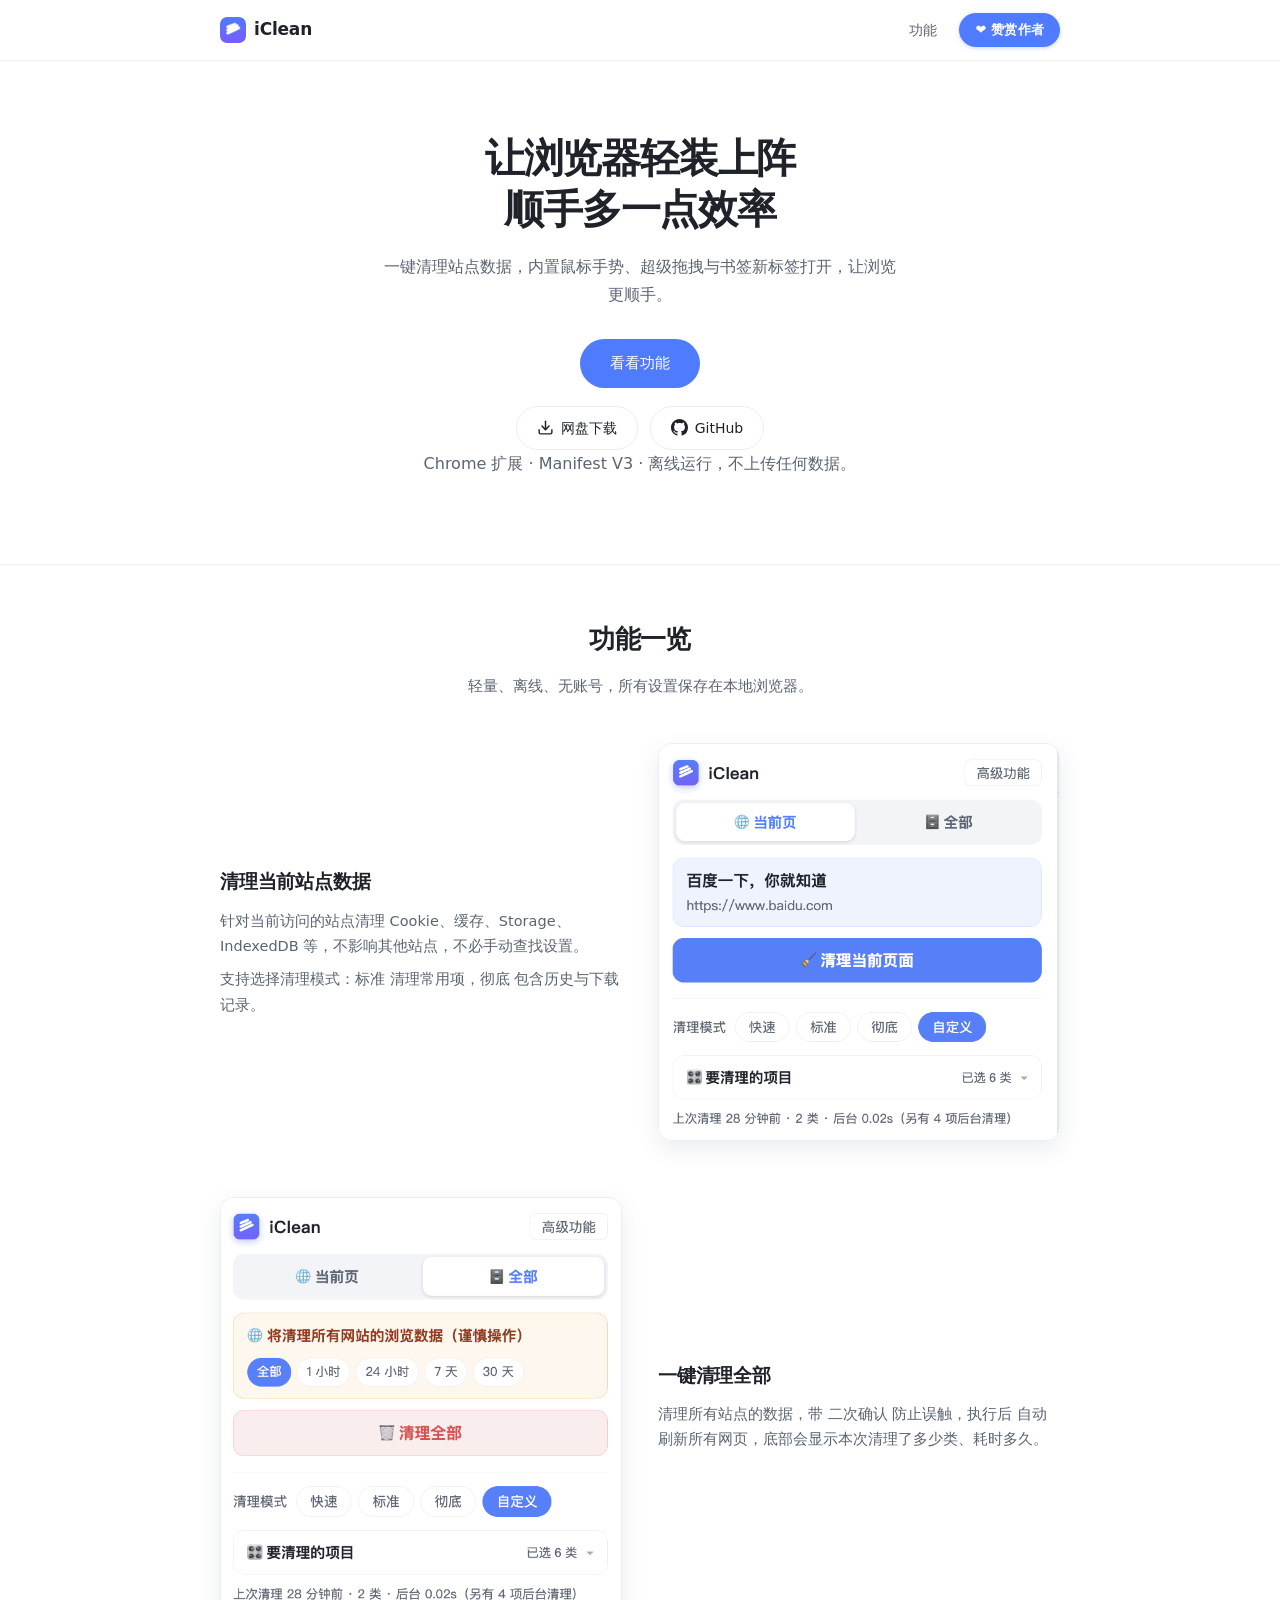
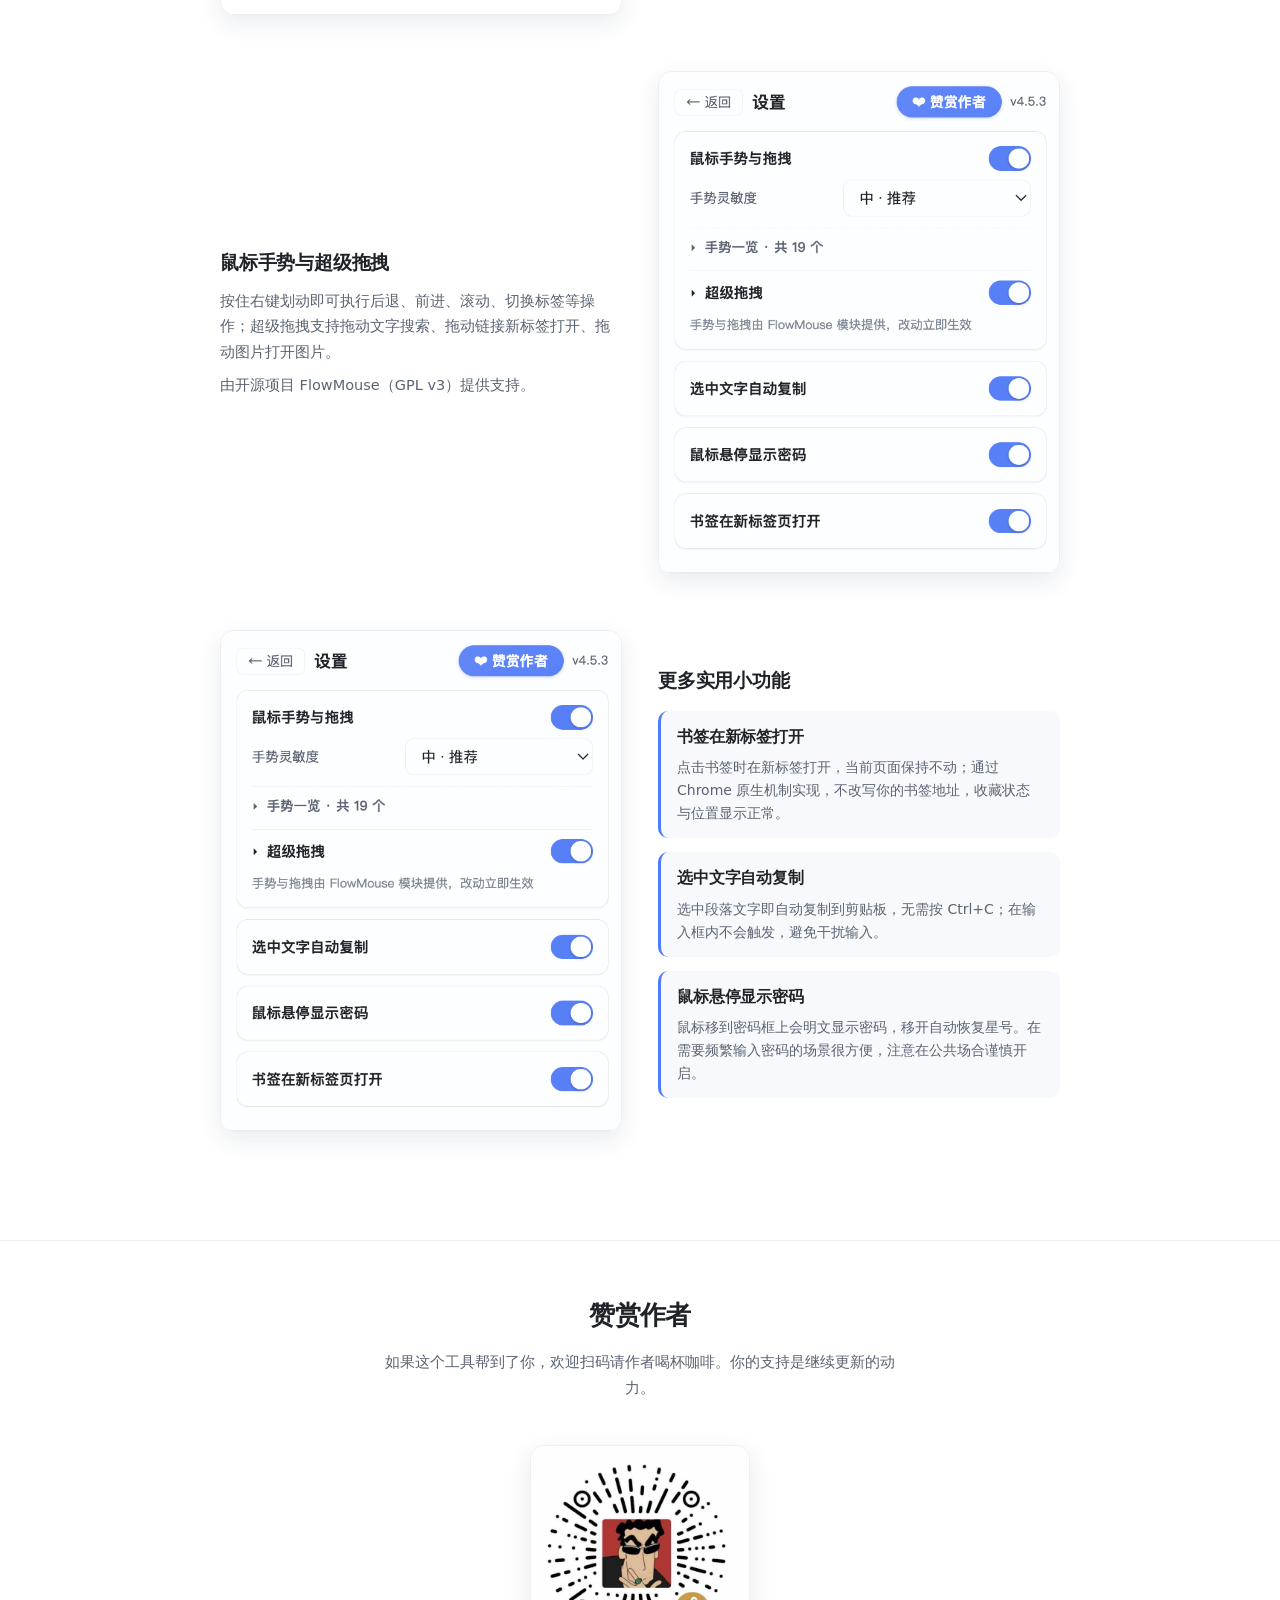
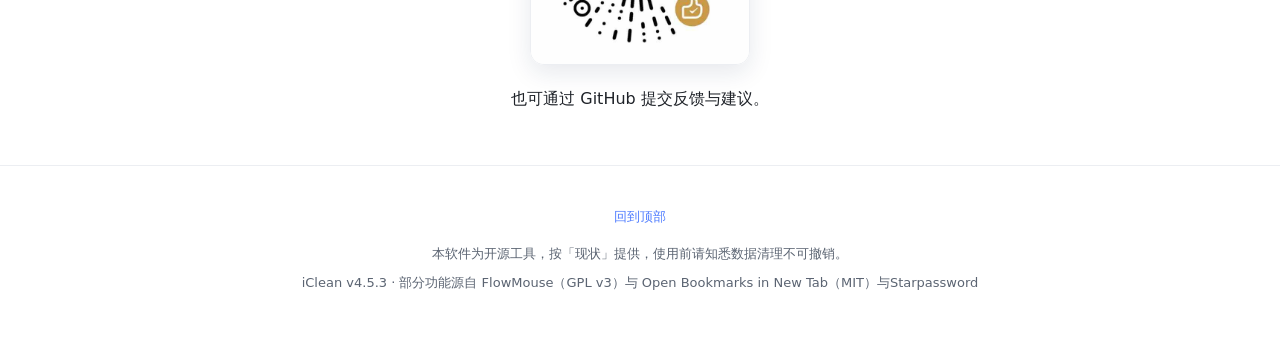
==== docs/index.html @ 567c4ed9 "Add files via upload" ====
<!DOCTYPE html>
<html lang="zh-CN">
<head>
<meta charset="UTF-8">
<meta name="viewport" content="width=device-width, initial-scale=1">
<title>iClean · 浏览器数据清理与效率工具</title>
<style>
  :root {
    --primary: #4f7cff;
    --text: #1f2329;
    --text-2: #5b6472;
    --line: #eceef2;
    --radius: 14px;
  }

  * { margin: 0; padding: 0; box-sizing: border-box; }

  body {
    font-family: -apple-system, BlinkMacSystemFont, "SF Pro SC", "SF Pro Display",
                 "PingFang SC", "Helvetica Neue", "Hiragino Sans GB",
                 "Microsoft YaHei", system-ui, sans-serif;
    color: var(--text);
    background: #ffffff;
    line-height: 1.75;
    font-feature-settings: "kern" 1, "liga" 1;
    -webkit-font-smoothing: antialiased;
    -moz-osx-font-smoothing: grayscale;
    text-rendering: optimizeLegibility;
  }

  a { color: var(--primary); text-decoration: none; }
  .container { max-width: 880px; margin: 0 auto; padding: 0 20px; }

  /* ── 导航 ─────────────────────────────────────────────────────────── */
  .nav {
    position: sticky;
    top: 0;
    background: rgba(255,255,255,.92);
    backdrop-filter: blur(8px);
    border-bottom: 1px solid var(--line);
    z-index: 50;
  }
  .nav-inner { display: flex; align-items: center; justify-content: space-between; height: 60px; }
  .brand img { width: 26px; height: 26px; border-radius: 7px; display: block; }
  .brand { display: flex; align-items: center; gap: 8px; font-size: 17px; font-weight: 600; letter-spacing: -.2px; }
  .nav-links { display: flex; align-items: center; gap: 22px; font-size: 14px; }
  .nav-links a { color: var(--text-2); }
  .nav-links a:hover { color: var(--primary); }
  /* 选择器要压过 .nav-links a 的灰色，否则按钮文字会变灰 */
  .nav-links .nav-donate {
    display: inline-flex;
    align-items: center;
    padding: 6px 16px;
    font-size: 13px;
    font-weight: 600;
    letter-spacing: .2px;
    color: #ffffff;
    background: var(--primary);
    border-radius: 999px;
    box-shadow: 0 1px 4px rgba(79, 124, 255, .3);
  }
  .nav-links .nav-donate:hover { background: #3b62e8; color: #ffffff; }

  /* ── Hero ──────────────────────────────────────────────────────────── */
  .hero { padding: 72px 0 56px; text-align: center; }
  .hero h1 { font-size: 40px; font-weight: 700; letter-spacing: -.03em; line-height: 1.28; margin-bottom: 18px; }
  .hero p { max-width: 520px; margin: 0 auto 30px; font-size: 16px; color: var(--text-2); }
  .btn-primary {
    display: inline-block;
    padding: 11px 30px;
    font-size: 15px;
    font-weight: 500;
    color: #fff;
    background: var(--primary);
    border-radius: 999px;
  }
  .btn-primary:hover { background: #3b62e8; }
  /* 下载按钮组 */
  .download-row {
    display: flex;
    justify-content: center;
    gap: 12px;
    margin-top: 18px;
    flex-wrap: wrap;
  }
  .btn-download {
    display: inline-flex;
    align-items: center;
    gap: 7px;
    padding: 9px 20px;
    font-size: 14px;
    font-weight: 500;
    color: var(--text);
    background: #ffffff;
    border: 1px solid var(--line);
    border-radius: 999px;
    transition: color .15s ease, border-color .15s ease, background .15s ease;
  }
  .btn-download:hover {
    color: var(--primary);
    border-color: var(--primary);
    background: #f7f9fc;
  }
  .btn-download .ico { width: 17px; height: 17px; flex: none; }

  .hero-note {
    margin: 22px auto 0;
    max-width: 460px;
    font-size: 13px;
    color: var(--text-2);
  }

  /* ── 功能 ──────────────────────────────────────────────────────────── */
  .section { padding: 52px 0; border-top: 1px solid var(--line); }
  .section-title { font-size: 26px; font-weight: 600; letter-spacing: -.02em; text-align: center; }
  .section-sub {
    margin: 10px auto 44px;
    max-width: 520px;
    text-align: center;
    font-size: 15px;
    color: var(--text-2);
  }
  /* 交替左右布局 */
  .feature {
    display: grid;
    grid-template-columns: 1fr 1fr;
    gap: 36px;
    align-items: center;
    margin-bottom: 56px;
  }
  .feature.reverse .feature-text { order: 2; }
  .feature.reverse .feature-img { order: 1; }
  .feature-text h3 { font-size: 19px; font-weight: 600; letter-spacing: -.01em; margin-bottom: 10px; }
  .feature-text p { font-size: 14.5px; color: var(--text-2); }
  .feature-note {
    margin-top: 8px;
    font-size: 13px;
  }

  /* 小功能卡片：浅底 + 左侧色条，标题更醒目、彼此间隔更舒服 */
  .mini-list {
    display: flex;
    flex-direction: column;
    gap: 14px;
    margin-top: 14px;
  }
  .mini-item {
    padding: 13px 16px;
    background: #f7f9fc;
    border-radius: 10px;
    border-left: 3px solid var(--primary);
  }
  .mini-item h4 {
    font-size: 15.5px;
    font-weight: 600;
    letter-spacing: -.01em;
    color: var(--text);
    margin-bottom: 5px;
  }
  .mini-item p {
    font-size: 14px;
    color: var(--text-2);
    line-height: 1.65;
  }
  .feature-img { display: flex; justify-content: center; }
  .feature-img img {
    max-width: 100%;
    border-radius: var(--radius);
    border: 1px solid var(--line);
    box-shadow: 0 8px 24px rgba(24,39,75,.09);
  }

  /* ── 赞赏 ──────────────────────────────────────────────────────────── */
  .donate { text-align: center; }
  .donate-img {
    width: 220px;
    max-width: 82%;
    border-radius: var(--radius);
    border: 1px solid var(--line);
    box-shadow: 0 8px 24px rgba(24,39,75,.1);
    margin: 8px auto 20px;
    display: block;
  }

  /* ── 页脚 ──────────────────────────────────────────────────────────── */
  .footer {
    padding: 40px 0 52px;
    border-top: 1px solid var(--line);
    text-align: center;
    font-size: 13px;
    color: var(--text-2);
  }
  .footer-links {
    display: flex;
    justify-content: center;
    gap: 20px;
    margin-bottom: 14px;
  }

  /* ── 移动端（375px 适配）───────────────────────────────────────────── */
  @media (max-width: 720px) {
    .hero { padding: 50px 0 40px; }
    .hero h1 { font-size: 30px; }
    .feature {
      grid-template-columns: 1fr;
      gap: 20px;
      margin-bottom: 44px;
    }
    .feature.reverse .feature-text { order: 0; }
    .feature.reverse .feature-img { order: 0; }
    .nav-links { gap: 14px; }
    .hide-sm { display: none; }
  }
</style>
</head>
<body>

<nav class="nav">
  <div class="container nav-inner">
    <div class="brand">
      <img src="icon.png" alt="iClean 图标">
      <span>iClean</span>
    </div>
    <div class="nav-links">
      <a href="#features" class="hide-sm">功能</a>
      <a href="#donate" class="nav-donate">&#10084; 赞赏作者</a>
    </div>
  </div>
</nav>

<header class="hero" id="top">
  <div class="container">
    <h1>让浏览器轻装上阵<br>顺手多一点效率</h1>
    <p>一键清理站点数据，内置鼠标手势、超级拖拽与书签新标签打开，让浏览更顺手。</p>
    <a class="btn-primary" href="#features">看看功能</a>

    <div class="download-row">
      <!-- ↓↓↓ 把下面两个 href="#" 换成你自己的链接 ↓↓↓ -->
      <a class="btn-download" href="#" target="_blank" rel="noopener">
        <svg class="ico" viewBox="0 0 24 24" fill="none" stroke="currentColor" stroke-width="2"
             stroke-linecap="round" stroke-linejoin="round" aria-hidden="true">
          <path d="M21 15v4a2 2 0 0 1-2 2H5a2 2 0 0 1-2-2v-4"/>
          <polyline points="7 10 12 15 17 10"/>
          <line x1="12" y1="15" x2="12" y2="3"/>
        </svg>
        网盘下载
      </a>
      <a class="btn-download" href="#" target="_blank" rel="noopener">
        <svg class="ico" viewBox="0 0 24 24" fill="currentColor" aria-hidden="true">
          <path d="M12 0C5.37 0 0 5.37 0 12c0 5.31 3.435 9.795 8.205 11.385.6.105.825-.255.825-.57 0-.285-.015-1.23-.015-2.235-3.015.555-3.795-.735-4.035-1.41-.135-.345-.72-1.41-1.23-1.695-.42-.225-1.02-.78-.015-.795.945-.015 1.62.87 1.845 1.23 1.08 1.815 2.805 1.305 3.495.99.105-.78.42-1.305.765-1.605-2.67-.3-5.46-1.335-5.46-5.925 0-1.305.465-2.385 1.23-3.225-.12-.3-.54-1.53.12-3.18 0 0 1.005-.315 3.3 1.23.96-.27 1.98-.405 3-.405s2.04.135 3 .405c2.295-1.56 3.3-1.23 3.3-1.23.66 1.65.24 2.88.12 3.18.765.84 1.23 1.905 1.23 3.225 0 4.605-2.805 5.625-5.475 5.925.435.375.81 1.095.81 2.22 0 1.605-.015 2.895-.015 3.3 0 .315.225.69.825.57A12.02 12.02 0 0 0 24 12c0-6.63-5.37-12-12-12z"/>
        </svg>
        GitHub
      </a>
    </div>

    <p class="hero-note">Chrome 扩展 &middot; Manifest V3 &middot; 离线运行，不上传任何数据。</p>
  </div>
</header>

<section class="section" id="features">
  <div class="container">
    <h2 class="section-title">功能一览</h2>
    <p class="section-sub">轻量、离线、无账号，所有设置保存在本地浏览器。</p>

    <div class="feature">
      <div class="feature-text">
        <h3>清理当前站点数据</h3>
        <p>针对当前访问的站点清理 Cookie、缓存、Storage、IndexedDB 等，不影响其他站点，不必手动查找设置。</p>
        <p class="feature-note">支持选择清理模式：标准 清理常用项，彻底 包含历史与下载记录。</p>
      </div>
      <div class="feature-img">
        <img src="screenshots/user-shot-site.png" alt="清理当前站点界面" loading="lazy">
      </div>
    </div>

    <div class="feature reverse">
      <div class="feature-text">
        <h3>一键清理全部</h3>
        <p>清理所有站点的数据，带 二次确认 防止误触，执行后 自动刷新所有网页，底部会显示本次清理了多少类、耗时多久。</p>
      </div>
      <div class="feature-img">
        <img src="screenshots/user-shot-all.png" alt="清理全部界面" loading="lazy">
      </div>
    </div>

    <div class="feature">
      <div class="feature-text">
        <h3>鼠标手势与超级拖拽</h3>
        <p>按住右键划动即可执行后退、前进、滚动、切换标签等操作；超级拖拽支持拖动文字搜索、拖动链接新标签打开、拖动图片打开图片。</p>
        <p class="feature-note">由开源项目 FlowMouse（GPL v3）提供支持。</p>
      </div>
      <div class="feature-img">
        <img src="screenshots/user-shot-settings.png" alt="手势与拖拽设置界面截图" loading="lazy">
      </div>
    </div>

    <div class="feature reverse">
      <div class="feature-text">
        <h3>更多实用小功能</h3>
        <div class="mini-list">
          <div class="mini-item">
            <h4>书签在新标签打开</h4>
            <p>点击书签时在新标签打开，当前页面保持不动；通过 Chrome 原生机制实现，不改写你的书签地址，收藏状态与位置显示正常。</p>
          </div>
          <div class="mini-item">
            <h4>选中文字自动复制</h4>
            <p>选中段落文字即自动复制到剪贴板，无需按 Ctrl+C；在输入框内不会触发，避免干扰输入。</p>
          </div>
          <div class="mini-item">
            <h4>鼠标悬停显示密码</h4>
            <p>鼠标移到密码框上会明文显示密码，移开自动恢复星号。在需要频繁输入密码的场景很方便，注意在公共场合谨慎开启。</p>
          </div>
        </div>
      </div>
      <div class="feature-img">
        <img src="screenshots/user-shot-settings.png" alt="高级功能页面" loading="lazy">
      </div>
    </div>

  </div>
</section>

<section class="section donate" id="donate">
  <div class="container">
    <h2 class="section-title">赞赏作者</h2>
    <p class="section-sub">如果这个工具帮到了你，欢迎扫码请作者喝杯咖啡。你的支持是继续更新的动力。</p>
    <img class="donate-img" src="zsm.jpg" alt="赞赏码">
    <p>也可通过 GitHub 提交反馈与建议。</p>
  </div>
</section>

<footer class="footer">
  <div class="container">
    <div class="footer-links">
      <a href="#top">回到顶部</a>
    </div>
    <p>本软件为开源工具，按「现状」提供，使用前请知悉数据清理不可撤销。</p>
    <p style="margin-top:6px">iClean v4.5.3 &middot; 部分功能源自 FlowMouse（GPL v3）与 Open Bookmarks in New Tab（MIT）与Starpassword</p>
  </div>
</footer>

</body>
</html>
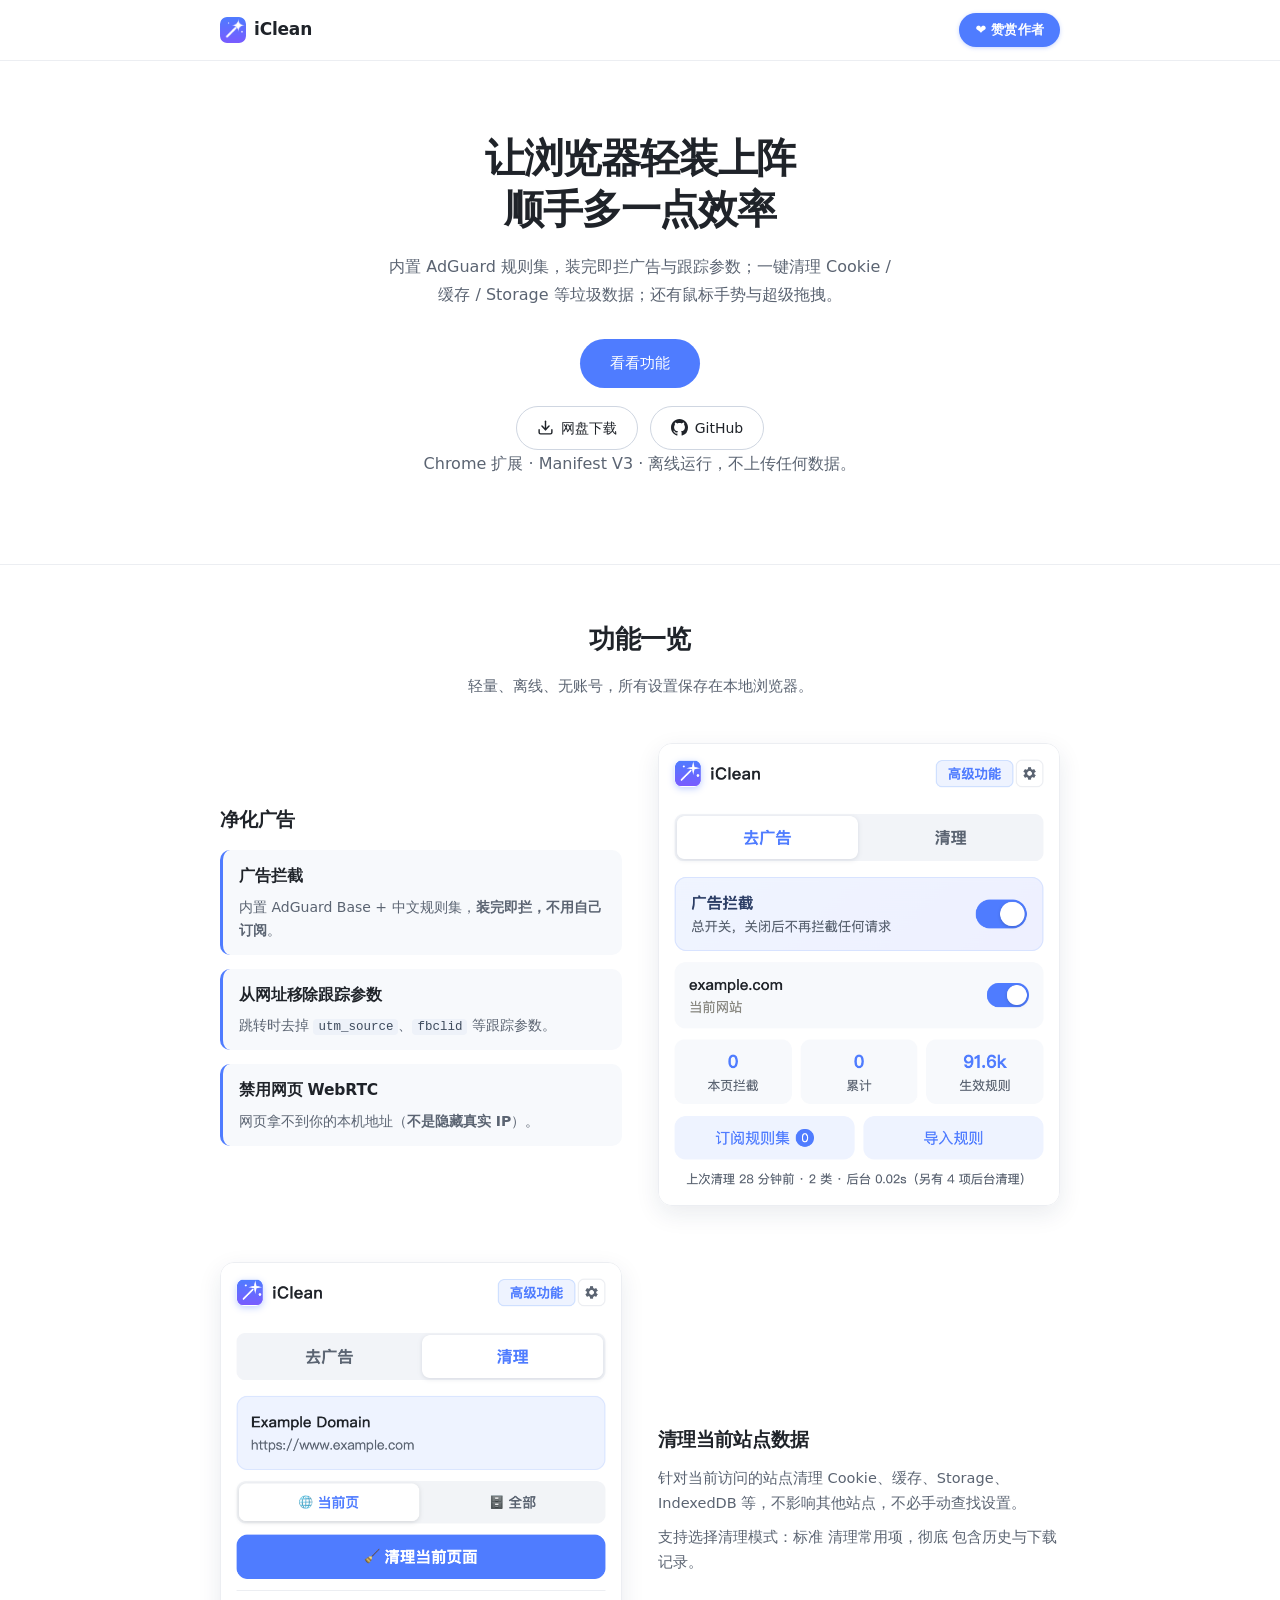
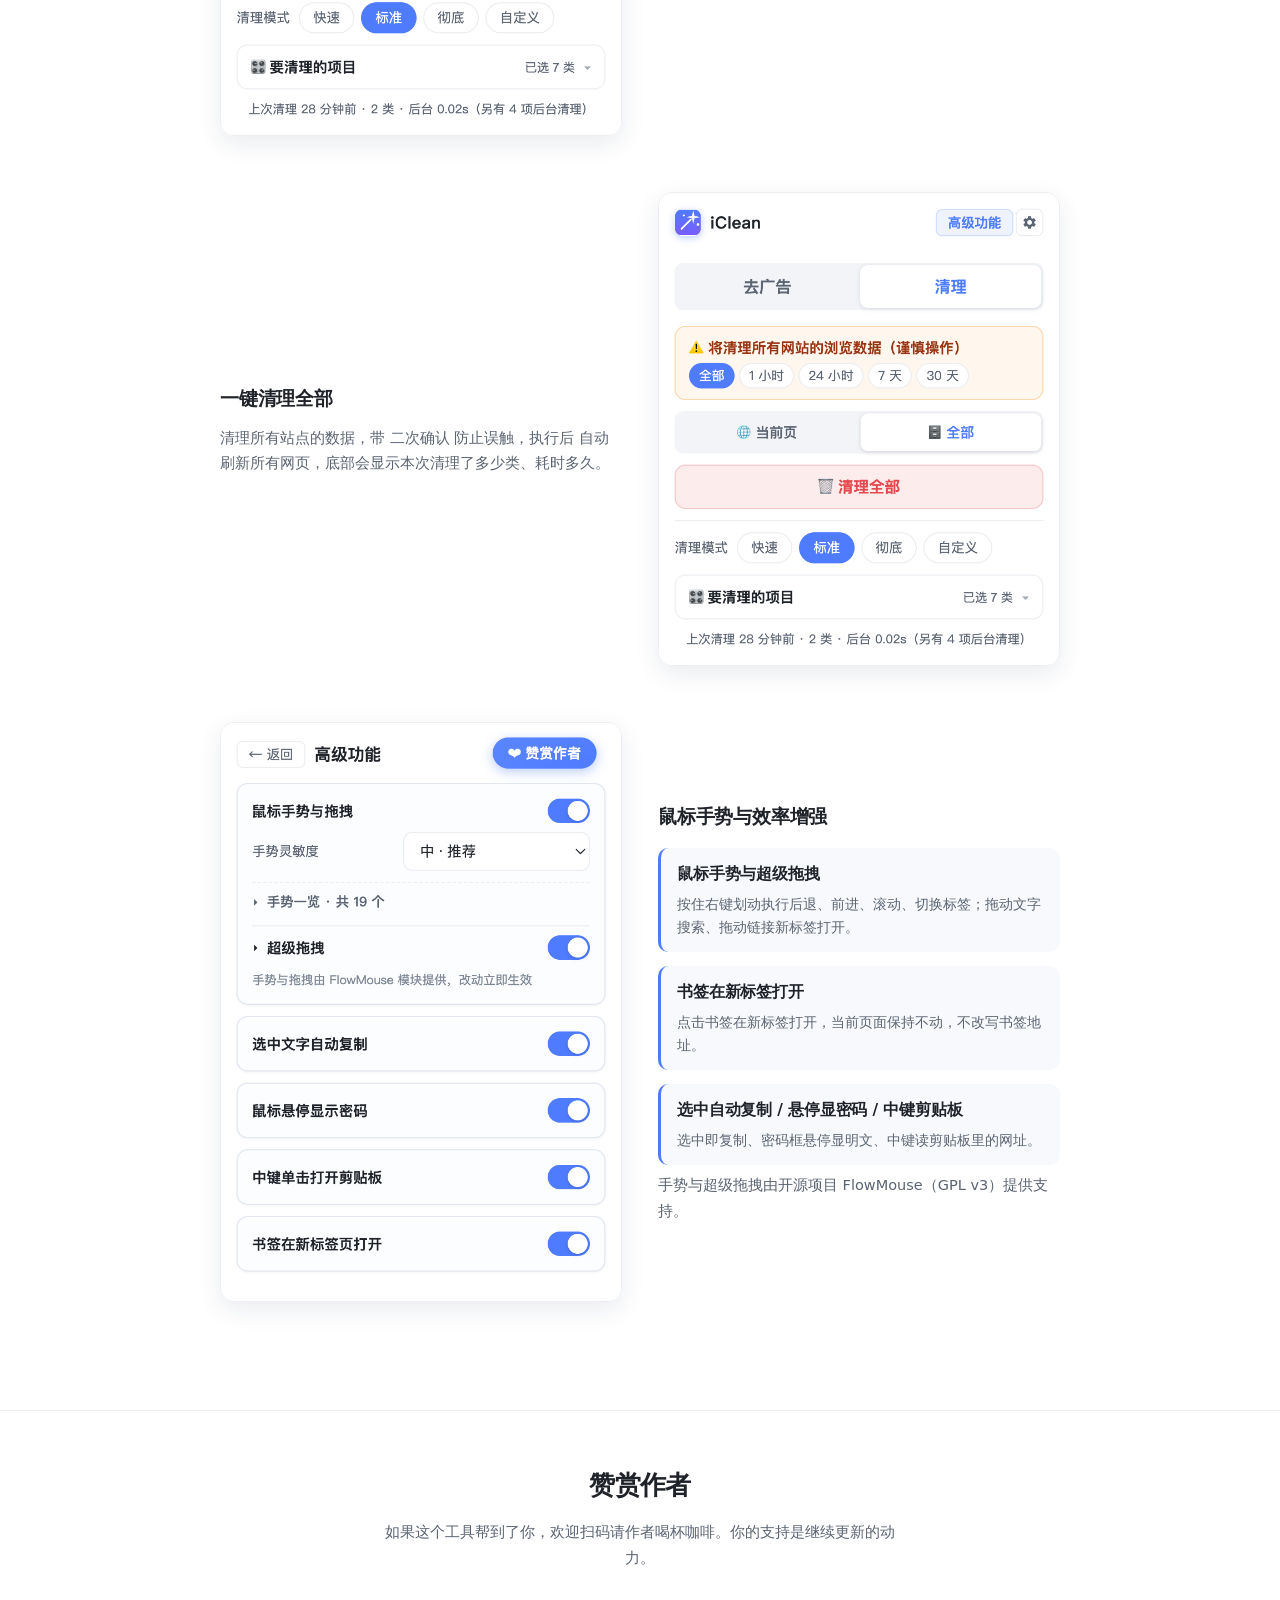
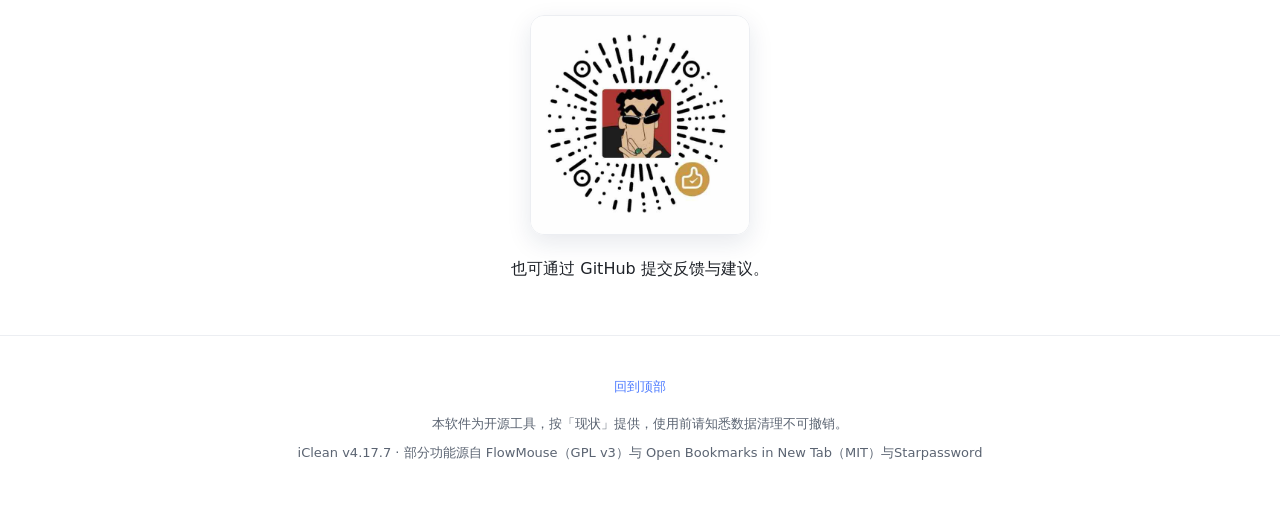
==== commit 32a24b27: "Add files via upload" ====
--- a/docs/index.html
+++ b/docs/index.html
@@ -3,7 +3,7 @@
 <head>
 <meta charset="UTF-8">
 <meta name="viewport" content="width=device-width, initial-scale=1">
-<title>iClean · 浏览器数据清理与效率工具</title>
+<title>iClean · 净化广告 · 垃圾清理 · 鼠标手势（Chrome 扩展）</title>
 <style>
   :root {
     --primary: #4f7cff;
@@ -92,7 +92,8 @@
     font-weight: 500;
     color: var(--text);
     background: #ffffff;
-    border: 1px solid var(--line);
+    /* 边框比全局的 --line(#eceef2) 深一档：白色药丸形按钮配这么浅的边几乎看不出轮廓 */
+    border: 1px solid #cfd6e1;
     border-radius: 999px;
     transition: color .15s ease, border-color .15s ease, background .15s ease;
   }
@@ -161,6 +162,11 @@
     font-size: 14px;
     color: var(--text-2);
     line-height: 1.65;
+  }
+  /* 行内代码（utm_source 这类参数名） */
+  .feature-text code {
+    font-family: ui-monospace, Menlo, Consolas, monospace; font-size: 12.5px;
+    background: #eef2f9; color: #3d4a5c; padding: 1px 5px; border-radius: 4px;
   }
   .feature-img { display: flex; justify-content: center; }
   .feature-img img {
@@ -209,7 +215,6 @@
     .feature.reverse .feature-text { order: 0; }
     .feature.reverse .feature-img { order: 0; }
     .nav-links { gap: 14px; }
-    .hide-sm { display: none; }
   }
 </style>
 </head>
@@ -222,7 +227,6 @@
       <span>iClean</span>
     </div>
     <div class="nav-links">
-      <a href="#features" class="hide-sm">功能</a>
       <a href="#donate" class="nav-donate">&#10084; 赞赏作者</a>
     </div>
   </div>
@@ -231,12 +235,12 @@
 <header class="hero" id="top">
   <div class="container">
     <h1>让浏览器轻装上阵<br>顺手多一点效率</h1>
-    <p>一键清理站点数据，内置鼠标手势、超级拖拽与书签新标签打开，让浏览更顺手。</p>
+    <p>内置 AdGuard 规则集，装完即拦广告与跟踪参数；一键清理 Cookie / 缓存 / Storage 等垃圾数据；还有鼠标手势与超级拖拽。</p>
     <a class="btn-primary" href="#features">看看功能</a>
 
     <div class="download-row">
       <!-- ↓↓↓ 把下面两个 href="#" 换成你自己的链接 ↓↓↓ -->
-      <a class="btn-download" href="#" target="_blank" rel="noopener">
+      <a class="btn-download" href="https://ourl.cn/HB3ZJD" target="_blank" rel="noopener">
         <svg class="ico" viewBox="0 0 24 24" fill="none" stroke="currentColor" stroke-width="2"
              stroke-linecap="round" stroke-linejoin="round" aria-hidden="true">
           <path d="M21 15v4a2 2 0 0 1-2 2H5a2 2 0 0 1-2-2v-4"/>
@@ -245,7 +249,7 @@
         </svg>
         网盘下载
       </a>
-      <a class="btn-download" href="#" target="_blank" rel="noopener">
+      <a class="btn-download" href="https://github.com/icowme/iClean" target="_blank" rel="noopener">
         <svg class="ico" viewBox="0 0 24 24" fill="currentColor" aria-hidden="true">
           <path d="M12 0C5.37 0 0 5.37 0 12c0 5.31 3.435 9.795 8.205 11.385.6.105.825-.255.825-.57 0-.285-.015-1.23-.015-2.235-3.015.555-3.795-.735-4.035-1.41-.135-.345-.72-1.41-1.23-1.695-.42-.225-1.02-.78-.015-.795.945-.015 1.62.87 1.845 1.23 1.08 1.815 2.805 1.305 3.495.99.105-.78.42-1.305.765-1.605-2.67-.3-5.46-1.335-5.46-5.925 0-1.305.465-2.385 1.23-3.225-.12-.3-.54-1.53.12-3.18 0 0 1.005-.315 3.3 1.23.96-.27 1.98-.405 3-.405s2.04.135 3 .405c2.295-1.56 3.3-1.23 3.3-1.23.66 1.65.24 2.88.12 3.18.765.84 1.23 1.905 1.23 3.225 0 4.605-2.805 5.625-5.475 5.925.435.375.81 1.095.81 2.22 0 1.605-.015 2.895-.015 3.3 0 .315.225.69.825.57A12.02 12.02 0 0 0 24 12c0-6.63-5.37-12-12-12z"/>
         </svg>
@@ -264,6 +268,29 @@
 
     <div class="feature">
       <div class="feature-text">
+        <h3>净化广告</h3>
+        <div class="mini-list">
+          <div class="mini-item">
+            <h4>广告拦截</h4>
+            <p>内置 AdGuard Base + 中文规则集，<strong>装完即拦，不用自己订阅</strong>。</p>
+          </div>
+          <div class="mini-item">
+            <h4>从网址移除跟踪参数</h4>
+            <p>跳转时去掉 <code>utm_source</code>、<code>fbclid</code> 等跟踪参数。</p>
+          </div>
+          <div class="mini-item">
+            <h4>禁用网页 WebRTC</h4>
+            <p>网页拿不到你的本机地址（<strong>不是隐藏真实 IP</strong>）。</p>
+          </div>
+        </div>
+      </div>
+      <div class="feature-img">
+        <img src="screenshots/user-shot-ad.png" alt="去广告面板界面" loading="lazy">
+      </div>
+    </div>
+
+    <div class="feature reverse">
+      <div class="feature-text">
         <h3>清理当前站点数据</h3>
         <p>针对当前访问的站点清理 Cookie、缓存、Storage、IndexedDB 等，不影响其他站点，不必手动查找设置。</p>
         <p class="feature-note">支持选择清理模式：标准 清理常用项，彻底 包含历史与下载记录。</p>
@@ -273,7 +300,7 @@
       </div>
     </div>
 
-    <div class="feature reverse">
+    <div class="feature">
       <div class="feature-text">
         <h3>一键清理全部</h3>
         <p>清理所有站点的数据，带 二次确认 防止误触，执行后 自动刷新所有网页，底部会显示本次清理了多少类、耗时多久。</p>
@@ -283,37 +310,27 @@
       </div>
     </div>
 
-    <div class="feature">
-      <div class="feature-text">
-        <h3>鼠标手势与超级拖拽</h3>
-        <p>按住右键划动即可执行后退、前进、滚动、切换标签等操作；超级拖拽支持拖动文字搜索、拖动链接新标签打开、拖动图片打开图片。</p>
-        <p class="feature-note">由开源项目 FlowMouse（GPL v3）提供支持。</p>
-      </div>
-      <div class="feature-img">
-        <img src="screenshots/user-shot-settings.png" alt="手势与拖拽设置界面截图" loading="lazy">
-      </div>
-    </div>
-
     <div class="feature reverse">
       <div class="feature-text">
-        <h3>更多实用小功能</h3>
+        <h3>鼠标手势与效率增强</h3>
         <div class="mini-list">
           <div class="mini-item">
+            <h4>鼠标手势与超级拖拽</h4>
+            <p>按住右键划动执行后退、前进、滚动、切换标签；拖动文字搜索、拖动链接新标签打开。</p>
+          </div>
+          <div class="mini-item">
             <h4>书签在新标签打开</h4>
-            <p>点击书签时在新标签打开，当前页面保持不动；通过 Chrome 原生机制实现，不改写你的书签地址，收藏状态与位置显示正常。</p>
-          </div>
-          <div class="mini-item">
-            <h4>选中文字自动复制</h4>
-            <p>选中段落文字即自动复制到剪贴板，无需按 Ctrl+C；在输入框内不会触发，避免干扰输入。</p>
-          </div>
-          <div class="mini-item">
-            <h4>鼠标悬停显示密码</h4>
-            <p>鼠标移到密码框上会明文显示密码，移开自动恢复星号。在需要频繁输入密码的场景很方便，注意在公共场合谨慎开启。</p>
+            <p>点击书签在新标签打开，当前页面保持不动，不改写书签地址。</p>
+          </div>
+          <div class="mini-item">
+            <h4>选中自动复制 / 悬停显密码 / 中键剪贴板</h4>
+            <p>选中即复制、密码框悬停显明文、中键读剪贴板里的网址。</p>
           </div>
         </div>
+        <p class="feature-note">手势与超级拖拽由开源项目 FlowMouse（GPL v3）提供支持。</p>
       </div>
       <div class="feature-img">
-        <img src="screenshots/user-shot-settings.png" alt="高级功能页面" loading="lazy">
+        <img src="screenshots/user-shot-settings.png" alt="高级功能页面截图" loading="lazy">
       </div>
     </div>
 
@@ -335,7 +352,7 @@
       <a href="#top">回到顶部</a>
     </div>
     <p>本软件为开源工具，按「现状」提供，使用前请知悉数据清理不可撤销。</p>
-    <p style="margin-top:6px">iClean v4.5.3 &middot; 部分功能源自 FlowMouse（GPL v3）与 Open Bookmarks in New Tab（MIT）与Starpassword</p>
+    <p style="margin-top:6px">iClean v4.17.7 &middot; 部分功能源自 FlowMouse（GPL v3）与 Open Bookmarks in New Tab（MIT）与Starpassword</p>
   </div>
 </footer>
 
